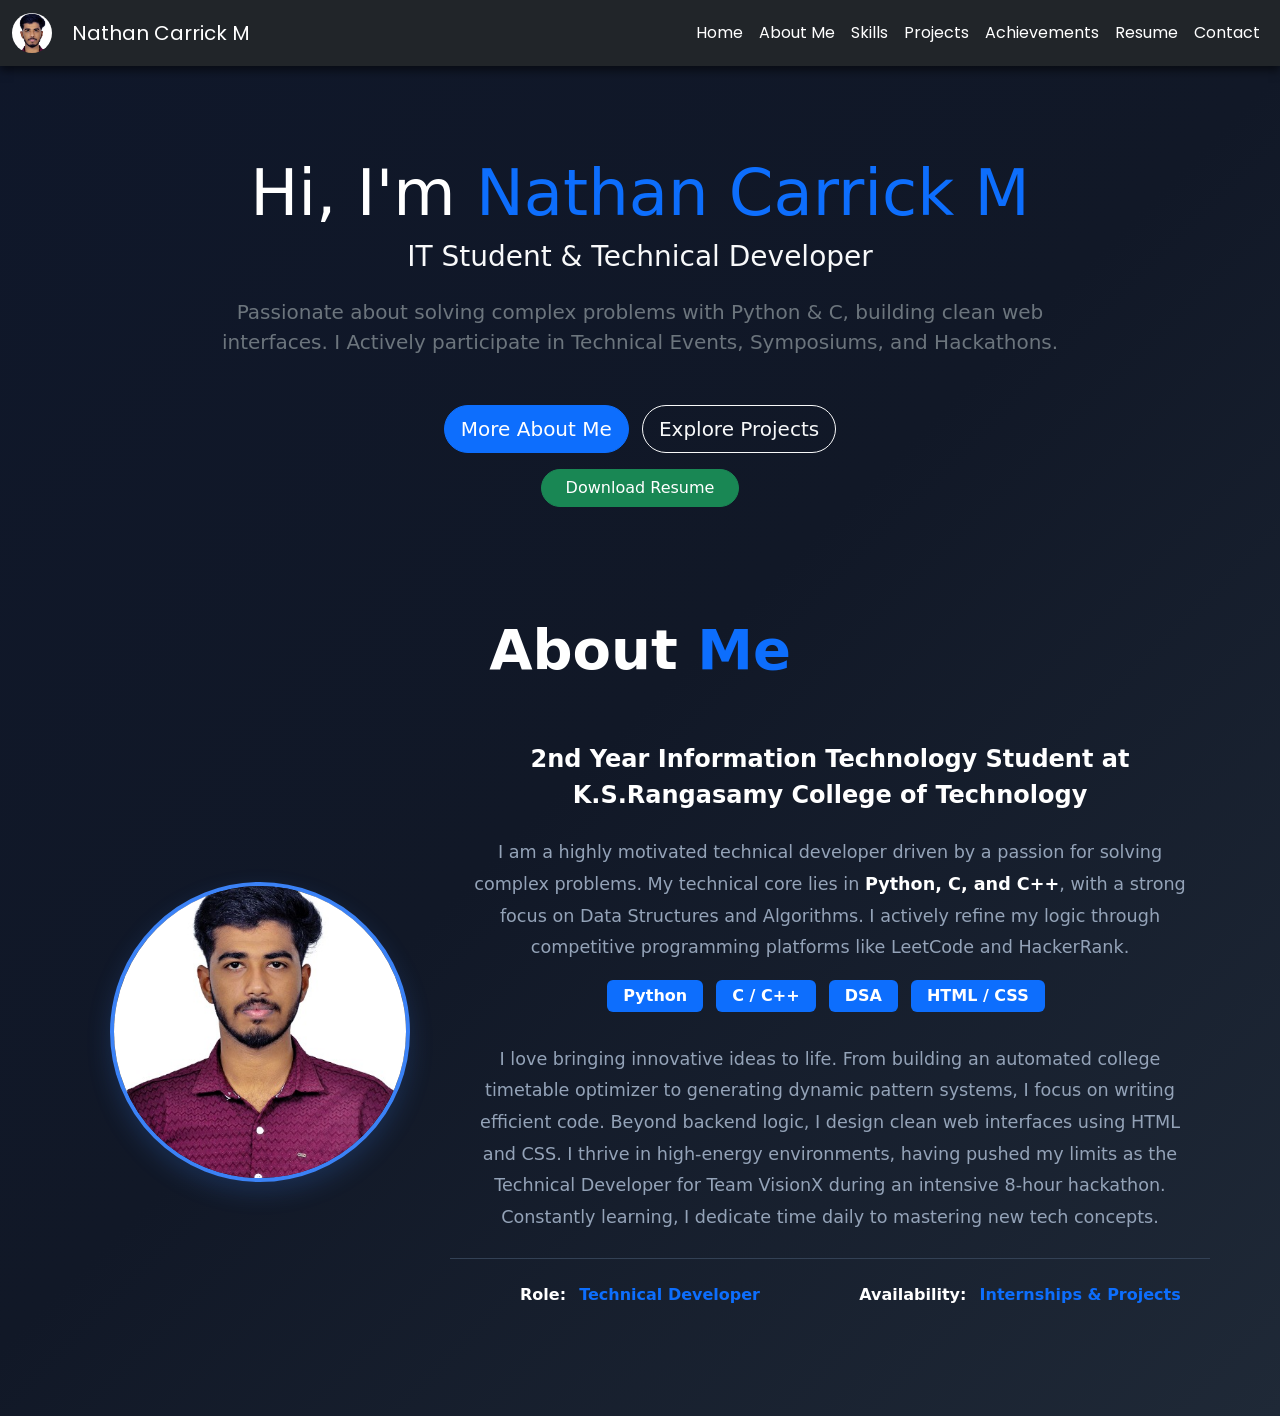
==== index.html @ 2be20a36 "Rename Index.html to index.html" ====
<!DOCTYPE html>
<html lang="en">
<head>
    <meta charset="UTF-8">
    <meta http-equiv="X-UA-Compatible" content="IE=edge">
    <meta name="viewport" content="width=device-width, initial-scale=1.0">
    <title>Nathan Carrick M | IT Portfolio</title>
    <link rel="icon" type="image/png" href="Web Logo.png">
    <link rel="stylesheet" href="Style.css">
    <link href="https://cdn.jsdelivr.net/npm/bootstrap@5.3.8/dist/css/bootstrap.min.css" rel="stylesheet">
<body>

    <!--Navbar-->

    <nav class="navbar navbar-expand-lg navbar-dark bg-dark">
    <div class="container-fluid">
    <a class="navbar-brand d-flex align-items-center" href="Front.html">
        <img src="My Profile.png" alt="Nathan Carrick M" class="Profile-pic">
        <span class="ms-2">Nathan Carrick M</span>
    </a>
    <button class="navbar-toggler" type="button" data-bs-toggle="collapse" data-bs-target="#navbarSupportedContent" aria-controls="navbarSupportedContent" aria-expanded="false" aria-label="Toggle navigation">
      <span class="navbar-toggler-icon"></span>
    </button>
    <div class="collapse navbar-collapse" id="navbarSupportedContent">
      <ul class="navbar-nav ms-auto mb-2 mb-lg-0">
        <li class="nav-item">
          <a class="nav-link" href="#">Home</a>
        </li>
        <li class="nav-item">
          <a class="nav-link" href="#">About Me</a>
        </li>
        <li class="nav-item">
          <a class="nav-link" href="#">Skills</a>
        </li>
        <li class="nav-item">
          <a class="nav-link" href="#">Projects</a>
        </li>
        <li class="nav-item">
          <a class="nav-link" href="#">Achievements</a>
        </li>
        <li class="nav-item">
          <a class="nav-link" href="#">Resume</a>
        </li>
        <li class="nav-item">
          <a class="nav-link" href="#">Contact</a>
        </li>
  </div>
</nav>

<!--Home Section-->

<section id="Home" class="d-flex align-items-center text-center text-white home-spacing">
  <div class="container">

    <!--Name & Main Title-->
    <h1 class="display-3" fw-bold mb-3">Hi, I'm <span class="text-primary">Nathan Carrick M</span></h1>

    <!--Role-->
    <h2 class="h3 fw-normal mb-4 text-light">IT Student & Technical Developer</h2>

    <!--Bio-->
    <p class="lead w-75 mx-auto mb-5 text-secondary">
      Passionate about solving complex problems with Python & C, building clean web interfaces. I Actively participate in Technical Events, Symposiums, and Hackathons.
    </p>

    <!--Action Button-->
    <div class="mt-4">
      <a href="#About" class="btn btn-primary btn-lg me-2 custom-btn">More About Me</a>
      <a href="#Projects" class="btn btn-outline-light btn-lg custom-btn">Explore Projects</a>
      <!--Bottom Center Button-->
      <div class="mt-3">
        <a href="#" class="btn btn-success px-4 custom-btn">Download Resume</a>
      </div>
    </div>
  </div>
  </div>
</section>

<!--About Me-->

<!-- About Me Section -->
<section id="About" class="about-section">
    <div class="container d-flex flex-column align-items-center"> 
        
        <!-- Exact Center Heading -->
        <div class="row w-100 justify-content-center">
          <div class="col-12" style="text-align: center; margin-top: 50px;margin-bottom: 50px;">
            <h2 class="display-4 fw-bold text-white ">About <span class="text-primary">Me</span></h2>
          </div>
            
        </div>
        
        <!-- Photo and Content Row -->
        <div class="row align-items-center">
            
            <!-- Left Side: Profile Image -->
            <div class="col-lg-4 text-center mb-5 mb-lg-0">
                <img src="Nathan Carrick.jpg" alt="Nathan Carrick M" class="img-fluid rounded-circle profile-pic">
            </div>
            
            <!-- Right Side: Content -->
            <div class="col-lg-8">
                <h3 class="h4 fw-bold mb-4 text-white" style="line-height: 1.5; text-align: center;">2nd Year Information Technology Student at K.S.Rangasamy College of Technology</h3>
                
                <p class="about-text mb-3" style="color: #94a3b8; line-height: 1.8; text-align: center;">
                    I am a highly motivated technical developer driven by a passion for solving complex problems. My technical core lies in <strong class="text-white">Python, C, and C++</strong>, with a strong focus on Data Structures and Algorithms. I actively refine my logic through competitive programming platforms like LeetCode and HackerRank.
                </p>
                
                <!-- Tech Stack Badges -->
                <div class="mb-4 mt-3" style="text-align: center;">
                    <span class="badge bg-primary me-2 mb-2 px-3 py-2 fs-6">Python</span>
                    <span class="badge bg-primary me-2 mb-2 px-3 py-2 fs-6">C / C++</span>
                    <span class="badge bg-primary me-2 mb-2 px-3 py-2 fs-6">DSA</span>
                    <span class="badge bg-primary me-2 mb-2 px-3 py-2 fs-6">HTML / CSS</span>
                </div>
                
                <p class="about-text mb-4" style="color: #94a3b8; line-height: 1.8; text-align: center;">
                    I love bringing innovative ideas to life. From building an automated college timetable optimizer to generating dynamic pattern systems, I focus on writing efficient code. Beyond backend logic, I design clean web interfaces using HTML and CSS. I thrive in high-energy environments, having pushed my limits as the Technical Developer for Team VisionX during an intensive 8-hour hackathon. Constantly learning, I dedicate time daily to mastering new tech concepts.
                </p>
                
                <!-- Perfectly Aligned Bottom Info -->
                <div class="row pt-4 mt-2" style="border-top: 1px solid #334155;">
                    <div class="col-sm-6 mb-3">
                        <span class="text-white fw-bold me-2">Role:</span> 
                        <span class="text-primary fw-bold">Technical Developer</span>
                    </div>
                    <div class="col-sm-6 mb-3">
                        <span class="text-white fw-bold me-2">Availability:</span> 
                        <span class="text-primary fw-bold">Internships & Projects</span>
                    </div>
                </div>
                
            </div>
        </div>
    </div>
</section>

    <script src="https://cdn.jsdelivr.net/npm/@popperjs/core@2.11.8/dist/umd/popper.min.js">
    </script>
    <script src="https://cdn.jsdelivr.net/npm/bootstrap@5.3.8/dist/js/bootstrap.min.js">
    </script>
</body>
</html>
---- Style.css ----
@import url('https://fonts.googleapis.com/css2?family=Poppins:ital,wght@0,100;0,200;0,300;0,400;0,500;0,600;0,700;0,800;0,900;1,100;1,200;1,300;1,400;1,500;1,600;1,700;1,800;1,900&display=swap');
*{
    margin:0;
    padding:0;
    box-sizing: border-box;  
}
html,body{
    width: 100%;
    min-height: 100%;
    overflow-x: hidden;
    font-family: "poppins",sans-serif;
    background: linear-gradient(
        135deg,
        #0f172a,
        #111827,
        #1f2937
    );
    color: white;
}
.Profile-pic{
    width:40px;
    height:40px;
    border-radius:50%;
    object-fit:cover;
    margin-right: 12px;
    font-family: "Poppins",sans-serif;
    font-weight: 200;
    font-style: normal;
    display: block !important;
}
nav{
    width: 100%;
    position: sticky;
    left: 0;
    top: 0;
    box-shadow: 0px 5px 8px rgba(0,0,0,.5);
    z-index: 1000;
    font-family: "Poppins",sans-serif;
}
.nav-link{
    color: white !important;
}
.nav-link:hover{
    border-bottom: 1px solid white;
    transition: all 0.3s ease-in-out;
    padding-bottom:5px;
}


.navbar{
    background-color: #020617 !important;
}

/*Home Section Style*/

.Home,.about-section{
    min-height: 100vh;
    display: flex;
    align-items: center;
    justify-content: center;
    text-align: center;
    background-color: transparent !important;
    padding: 100px 20px 50px;
}

#Home{
    min-height: 50vh;
    padding-top: 80px;
}

/*Button Round Corner*/
.custom-btn{
    border-radius: 25px !important;
}
/*Mobile view Adjustment*/

@media(max-width: 768px){
    html,body{
        background-color: #0f172a !important;
    }
    #Home{
        min-height: 100vh;
        padding-top: 90px;
    }
    #Home .w-75{
        width: 100% !important;
    }
    .about-section{
        background-color: #0f172a !important;
        min-height: auto !important;
        padding: 40px 10px !important;
    }
    .profile-pic{
        display: block !important;
        margin: auto !important;
        width: 180px !important;
        height: 180px !important;
        visibility: visible !important;
        opacity: 1 !important;
        object-fit: cover !important;
    }
    .Profile-pic{
        margin: auto !important;
        width: 180px !important;
        height: 180px !important;
        display: block !important;
        visibility: visible !important;
        opacity: 1 !important;
        object-fit: cover !important;
    }
    .about-section{
        padding: 30px 15px;
    }
    h1{
        font-size: 2rem !important;
    }
    h2{
        font-size: 1.3rem !important;
    }
    .lead{
        font-size: 1rem !important;
    }
}

/*About Me section Picture*/
.about-section{
    min-height: 100vh;
    display: flex !important;
    flex-direction: column;
    align-items: center;
    justify-content: flex-start;
    width: 100%;
    background-color: transparent !important;
    padding: 50px;
}
.profile-pic{
    width: 300px !important;
    height: 300px !important;
    object-fit: cover;
    border: 4px solid #3b82f6;
    box-shadow: 0 10px 25px rgba(59, 130, 246, 0.2);
    transition: transform 0.3s ease;
}
.profile-pic:hover{
    transform: translateY(-10px);
}
.about-text{
    color: #94a3b8;
    line-height: 1.8;
    font-size: 1.1rem;
    text-align: justify;
}
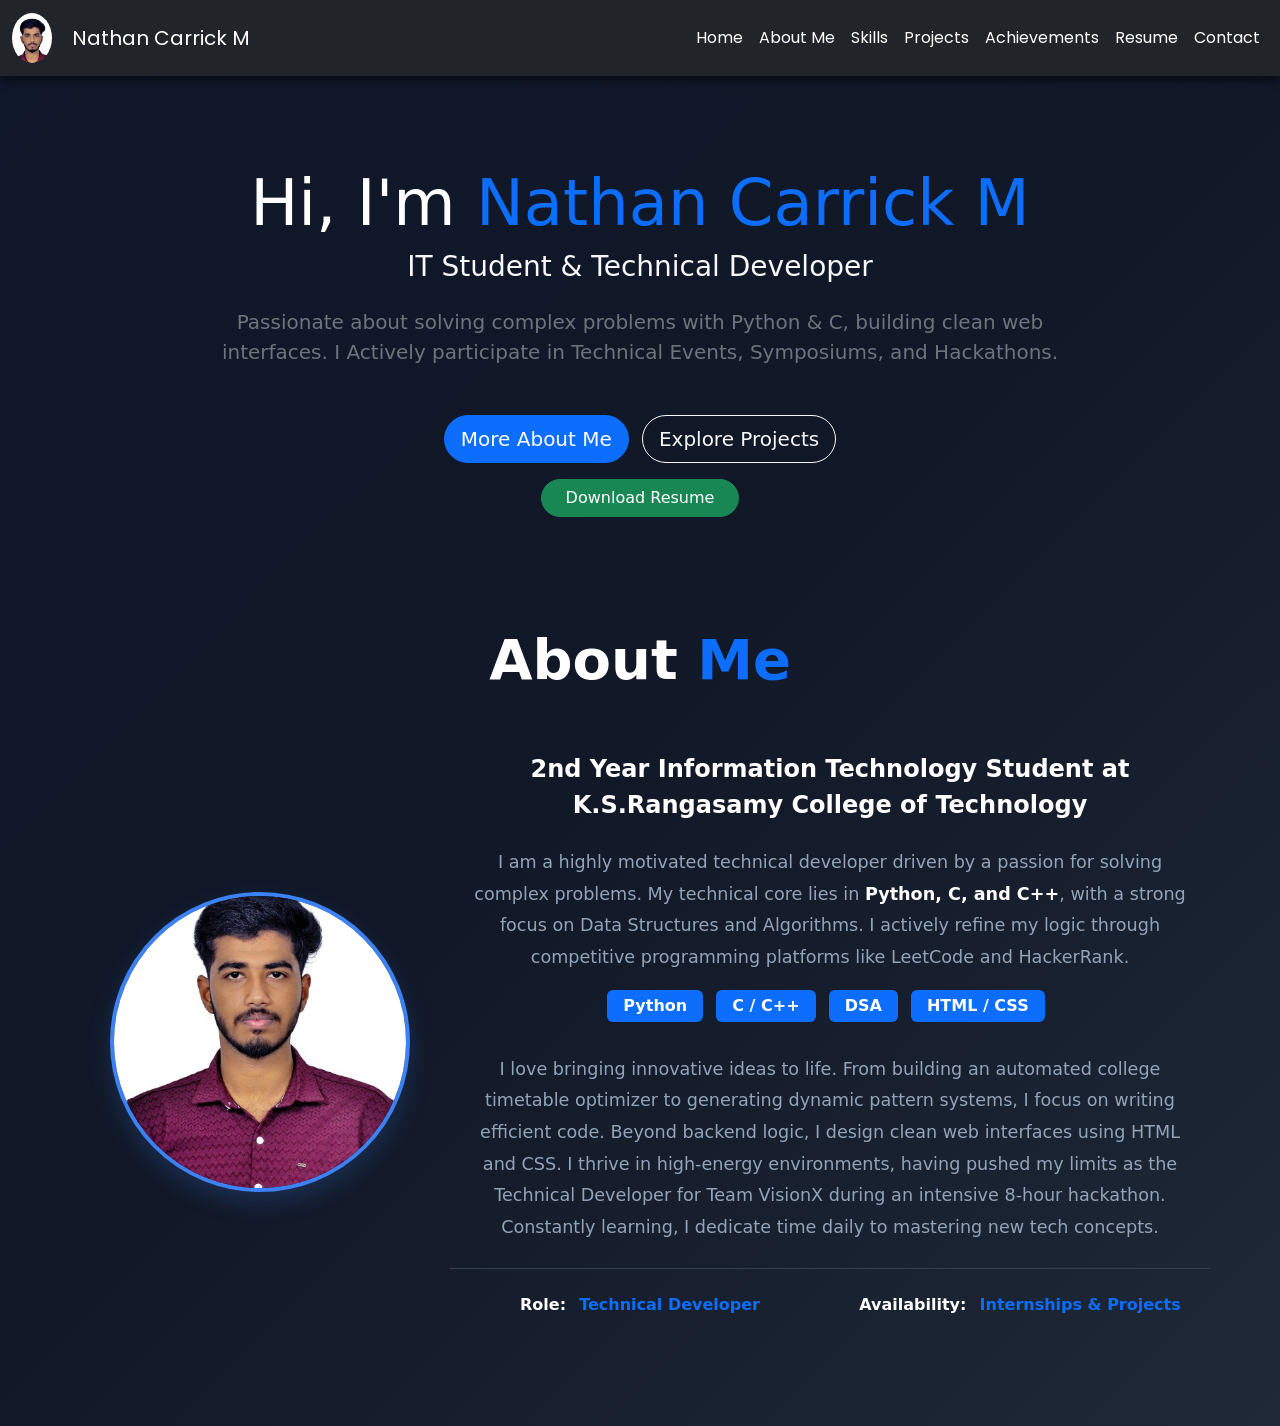
==== commit 270d452c: "Update index.html" ====
--- a/index.html
+++ b/index.html
@@ -15,7 +15,7 @@
     <nav class="navbar navbar-expand-lg navbar-dark bg-dark">
     <div class="container-fluid">
     <a class="navbar-brand d-flex align-items-center" href="Front.html">
-        <img src="My Profile.png" alt="Nathan Carrick M" class="Profile-pic">
+        <img src="My Profile.png" alt="Nathan Carrick M" class="img-fluid rounded-circle Profile-pic">
         <span class="ms-2">Nathan Carrick M</span>
     </a>
     <button class="navbar-toggler" type="button" data-bs-toggle="collapse" data-bs-target="#navbarSupportedContent" aria-controls="navbarSupportedContent" aria-expanded="false" aria-label="Toggle navigation">
--- a/Style.css
+++ b/Style.css
@@ -93,8 +93,8 @@
     .profile-pic{
         display: block !important;
         margin: auto !important;
-        width: 180px !important;
-        height: 180px !important;
+        width: 100px !important;
+        height: 100px !important;
         visibility: visible !important;
         opacity: 1 !important;
         object-fit: cover !important;
@@ -149,4 +149,4 @@
     line-height: 1.8;
     font-size: 1.1rem;
     text-align: justify;
-}+}
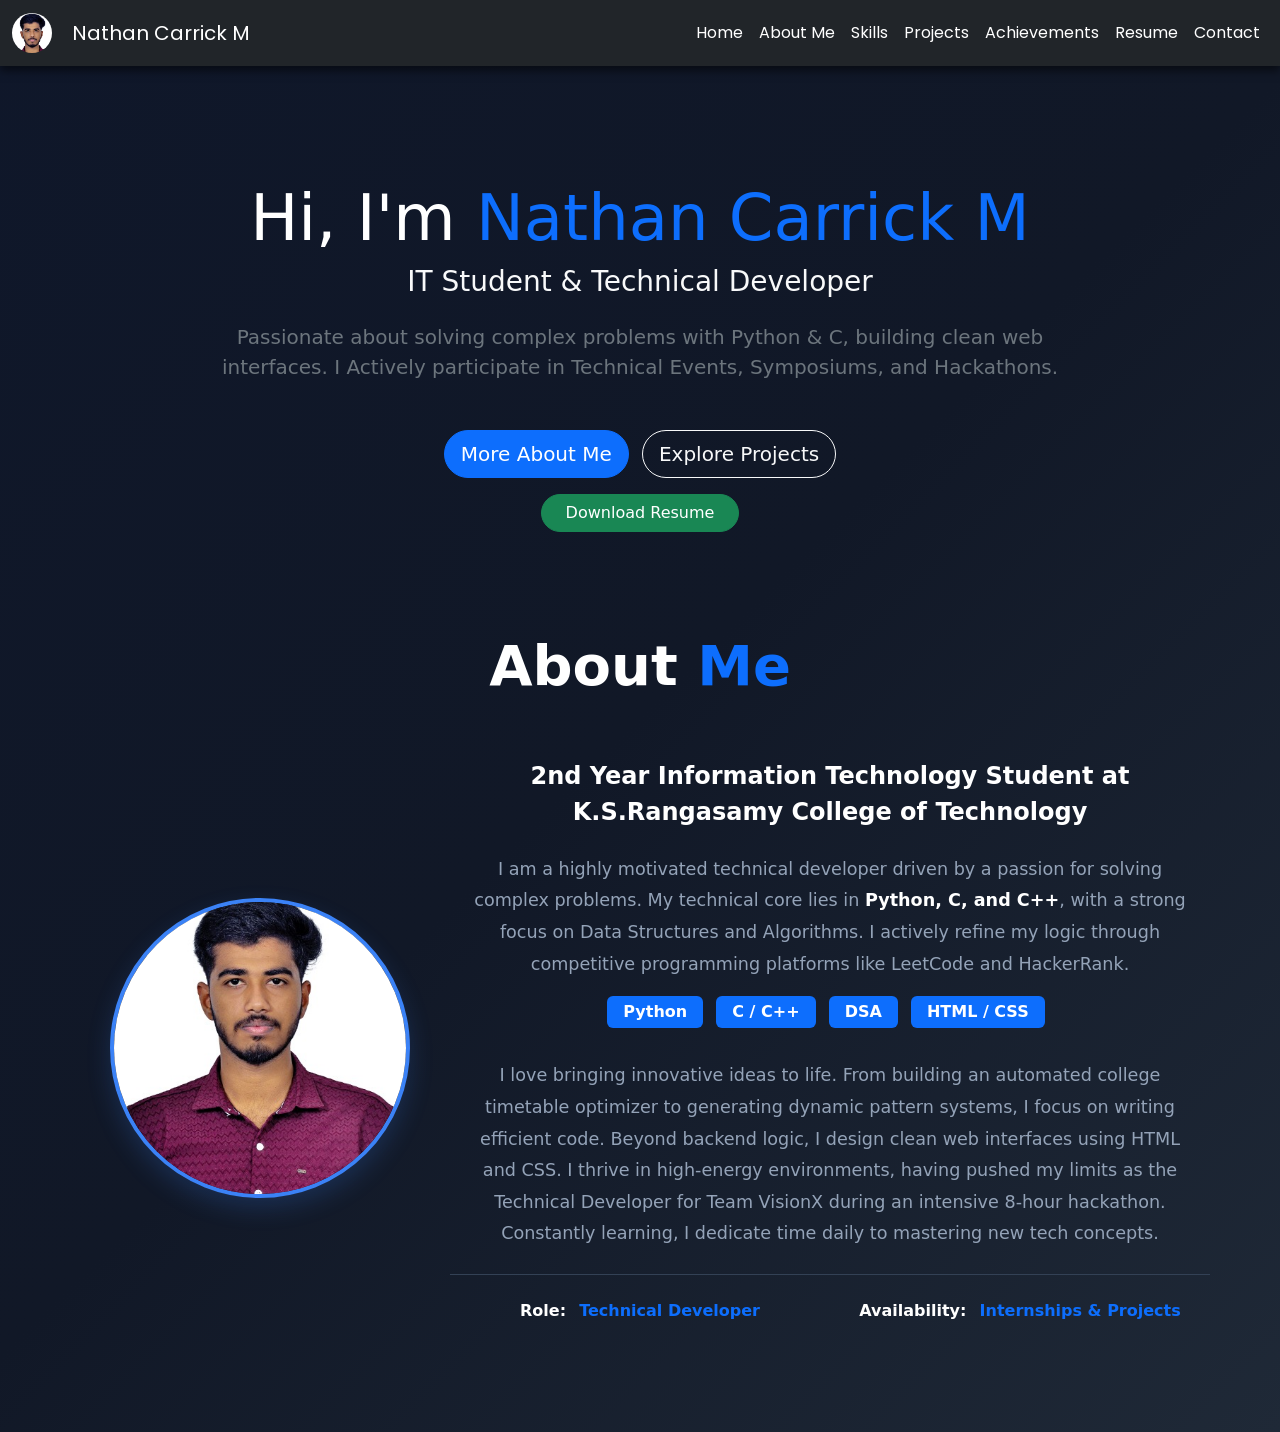
==== commit 4741cafa: "Add files via upload" ====
--- a/index.html
+++ b/index.html
@@ -14,20 +14,30 @@
 
     <nav class="navbar navbar-expand-lg navbar-dark bg-dark">
     <div class="container-fluid">
-    <a class="navbar-brand d-flex align-items-center" href="Front.html">
-        <img src="My Profile.png" alt="Nathan Carrick M" class="img-fluid rounded-circle Profile-pic">
-        <span class="ms-2">Nathan Carrick M</span>
-    </a>
+    <div class="navbar-brand Profile-container d-flex align-items-center" onclick="toggleInfoCard()" style="position: relative; cursor: pointer;">
+      <img src="My Profile.png" alt="Nathan Carrick M" class="Profile-pic">
+      <span class="ms-2">Nathan Carrick M</span>
+
+      <!--Mini Card-->
+      <div class="mini-info-card" id="MyInfoCard">
+        <div class="card-detail"><strong>Name : </strong>Nathan Carrick M</div>
+        <div class="card-detail"><strong>Age : </strong>18</div>
+        <div class="card-detail"><strong>Education : </strong>2nd Year Information Technology at K.S.Rangasamy College of Technology</div>
+        <div class="card-detail"><strong>Tech Stack : </strong>Python, C, HTML & CSS</div>
+        <div class="card-detail"><strong>Focus : </strong>DSA & Problem Solving</div>
+      </div>
+      
+    </div>
     <button class="navbar-toggler" type="button" data-bs-toggle="collapse" data-bs-target="#navbarSupportedContent" aria-controls="navbarSupportedContent" aria-expanded="false" aria-label="Toggle navigation">
       <span class="navbar-toggler-icon"></span>
     </button>
     <div class="collapse navbar-collapse" id="navbarSupportedContent">
       <ul class="navbar-nav ms-auto mb-2 mb-lg-0">
         <li class="nav-item">
-          <a class="nav-link" href="#">Home</a>
+          <a class="nav-link" href="#Home">Home</a>
         </li>
         <li class="nav-item">
-          <a class="nav-link" href="#">About Me</a>
+          <a class="nav-link" href="#About">About Me</a>
         </li>
         <li class="nav-item">
           <a class="nav-link" href="#">Skills</a>
@@ -135,9 +145,23 @@
     </div>
 </section>
 
-    <script src="https://cdn.jsdelivr.net/npm/@popperjs/core@2.11.8/dist/umd/popper.min.js">
-    </script>
-    <script src="https://cdn.jsdelivr.net/npm/bootstrap@5.3.8/dist/js/bootstrap.min.js">
-    </script>
+<script src="https://cdn.jsdelivr.net/npm/@popperjs/core@2.11.8/dist/umd/popper.min.js">
+</script>
+<script src="https://cdn.jsdelivr.net/npm/bootstrap@5.3.8/dist/js/bootstrap.min.js">
+</script>
+<script>
+  function toggleInfoCard(){
+    var card= document.getElementById("MyInfoCard");
+    card.classList.toggle("show-card");
+  }
+  window.onclick=function(event){
+    if(!event.target.closest('.Profile-container')){
+      var card= document.getElementById("MyInfoCard");
+      if(card && card.classList.contains("show-card")){
+        card.classList.remove("show-card")
+      }
+    }
+  }
+</script>
 </body>
-</html>
+</html>
--- a/Style.css
+++ b/Style.css
@@ -4,6 +4,65 @@
     padding:0;
     box-sizing: border-box;  
 }
+
+
+/*Info Card for Nav bar*/
+
+
+.Profile-container{
+    position: relative;
+    cursor: pointer;
+}
+
+/*Hidden Mini-Card*/
+.mini-info-card{
+    display: none;
+    position: absolute;
+    top: 60px;
+    left: 0;
+    background-color: #111827;
+    border: 1px solid #374151;
+    padding: 15px;
+    border-radius: 8px;
+    box-shadow: 0 10px 15px rgba(0, 0, 0, 0.5);
+    z-index: 1000;
+    cursor: default;
+}
+
+/*Card Ulla Iruka Text*/
+.card-detail{
+    color: #e5e7eb;
+    font-size: 14px;
+    margin-bottom: 10px;
+    line-height: 1.5;
+    white-space: normal;
+}
+.card-detail:last-child{
+    margin-bottom: 0;
+}
+.card-detail strong{
+    color: #3b82f6;
+}
+
+/*Javascript Click Pandra apa*/
+.show-card{
+    display: block !important;
+    animation: dropDown 0.3s ease forwards;
+}
+
+/*Smooth Dropdown*/
+@keyframes dropDown{
+    from{
+        opacity: 0;
+        transform: translateY(-10px);
+    }
+    to{
+        opacity: 1;
+        transform: translateY(0);
+    }
+}
+
+
 html,body{
     width: 100%;
     min-height: 100%;
@@ -49,6 +108,11 @@
 
 .navbar{
     background-color: #020617 !important;
+    position: fixed !important;
+    top: 0 !important;
+    left: 0 !important;
+    width: 100% !important;
+    z-index: 9999 !important;
 }
 
 /*Home Section Style*/
@@ -65,7 +129,7 @@
 
 #Home{
     min-height: 50vh;
-    padding-top: 80px;
+    padding-top: 180px;
 }
 
 /*Button Round Corner*/
@@ -75,12 +139,26 @@
 /*Mobile view Adjustment*/
 
 @media(max-width: 768px){
+    /*Card for Mobile*/
+    .mini-info-card{
+        width: 90% !important;
+        margin: 15px auto !important;
+        padding: 15px !important;
+        box-sizing: border-box;
+    }
+    /*Text size for mobile*/
+    .card-detail{
+        font-size: 14px;
+    }
     html,body{
         background-color: #0f172a !important;
     }
     #Home{
-        min-height: 100vh;
-        padding-top: 90px;
+        min-height: 80vh;
+        padding-top: 20px;
+        display: flex;
+        flex-direction: column;
+        justify-content: center;
     }
     #Home .w-75{
         width: 100% !important;
@@ -93,17 +171,18 @@
     .profile-pic{
         display: block !important;
         margin: auto !important;
-        width: 100px !important;
-        height: 100px !important;
+        width: 180px !important;
+        height: 180px !important;
         visibility: visible !important;
         opacity: 1 !important;
         object-fit: cover !important;
     }
     .Profile-pic{
-        margin: auto !important;
-        width: 180px !important;
-        height: 180px !important;
-        display: block !important;
+        margin: 0 10px 0 0 !important;
+        width: 40px !important;
+        height: 40px !important;
+        border-radius: 50% !important;
+        display: inline-block !important;
         visibility: visible !important;
         opacity: 1 !important;
         object-fit: cover !important;
@@ -120,6 +199,7 @@
     .lead{
         font-size: 1rem !important;
     }
+
 }
 
 /*About Me section Picture*/
@@ -149,4 +229,4 @@
     line-height: 1.8;
     font-size: 1.1rem;
     text-align: justify;
-}
+}
